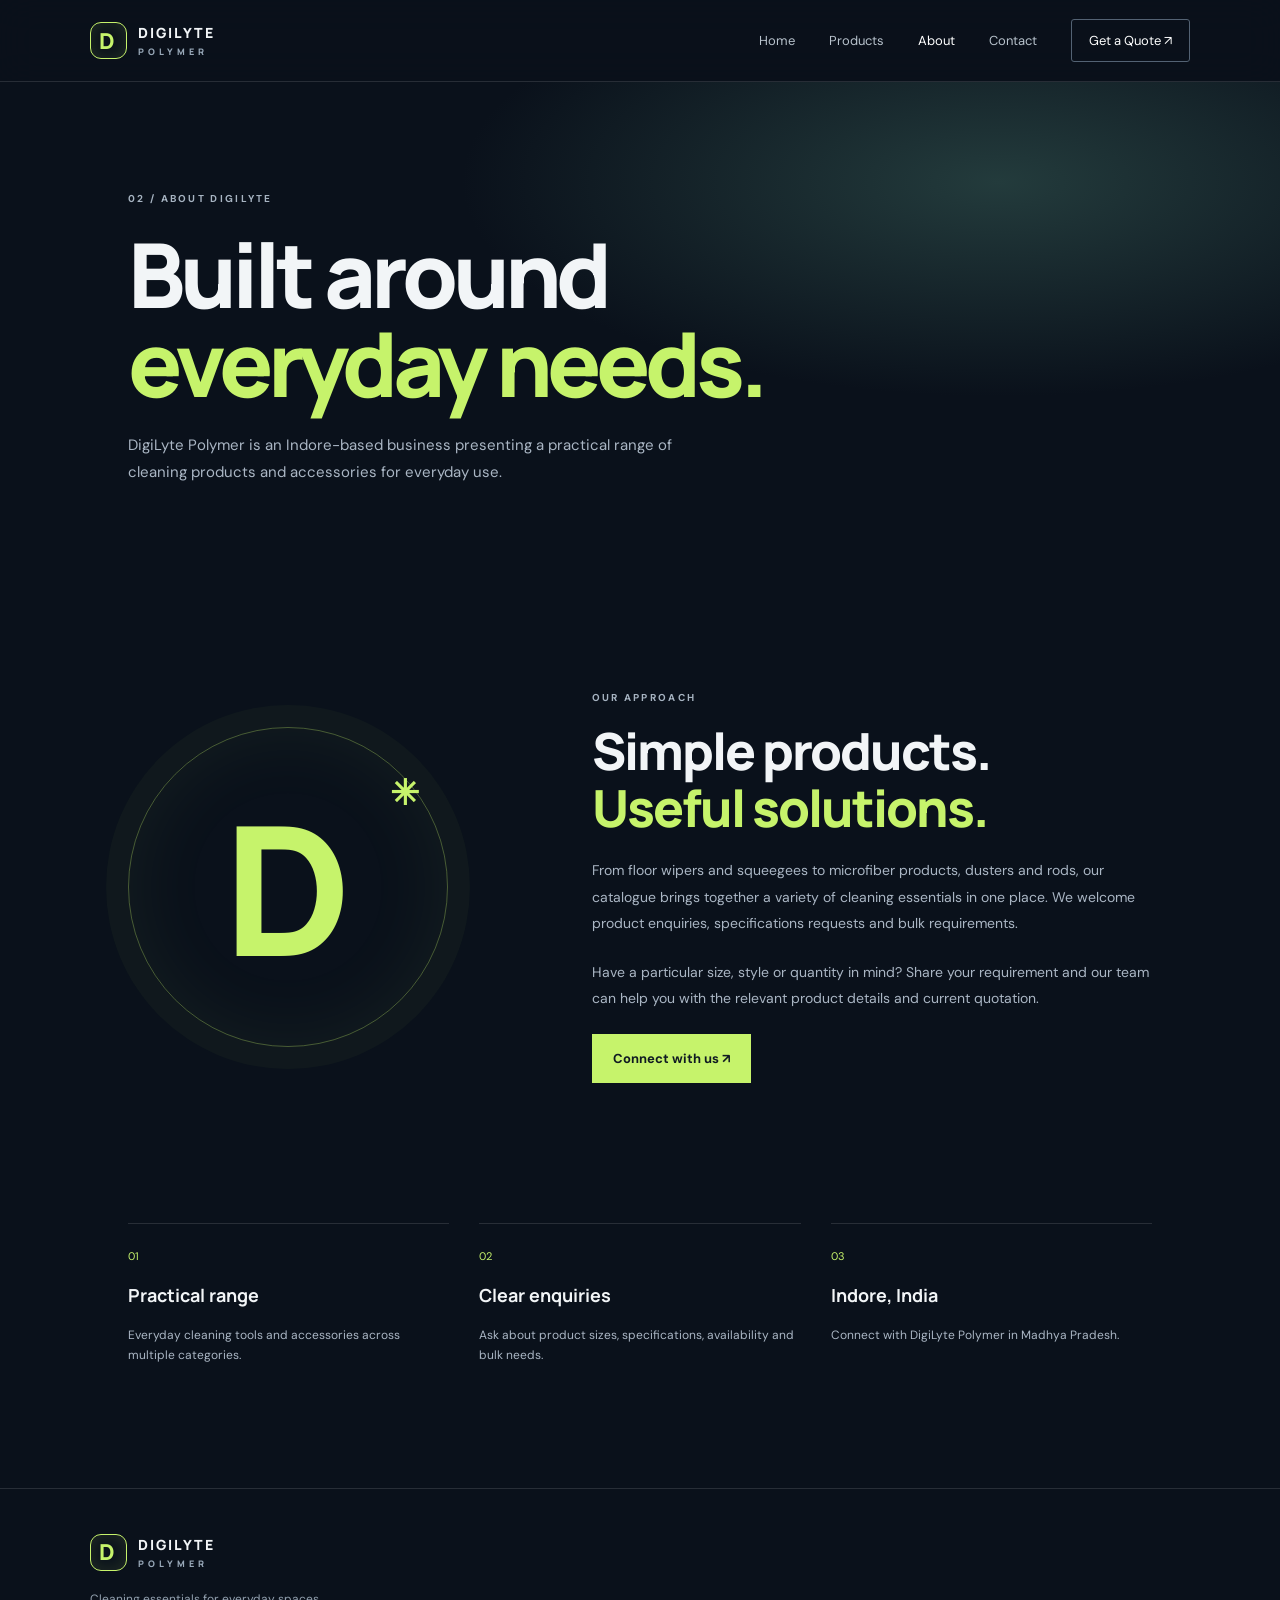
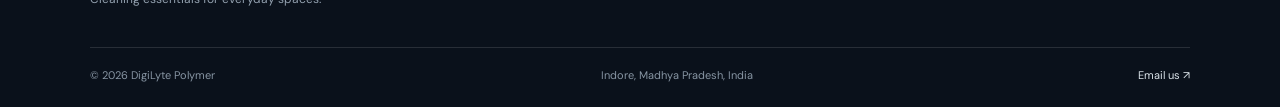
==== about.html @ 9d9de575 "Add files via upload" ====
<!doctype html><html lang="en"><head><meta charset="utf-8"><meta name="viewport" content="width=device-width,initial-scale=1"><title>About | DigiLyte Polymer</title><link rel="stylesheet" href="style.css"></head><body>
<header class="nav"><a class="brand" href="index.html"><span class="brand-mark">D</span><span>DIGILYTE <small>POLYMER</small></span></a><button class="menu-toggle" aria-label="Toggle navigation">☰</button><nav><a href="index.html">Home</a><a href="products.html">Products</a><a class="active" href="about.html">About</a><a href="contact.html">Contact</a><a class="nav-cta" href="contact.html">Get a Quote ↗</a></nav></header>
<main><section class="page-hero"><div class="section-kicker">02 / ABOUT DIGILYTE</div><h1>Built around<br><em>everyday needs.</em></h1><p>DigiLyte Polymer is an Indore-based business presenting a practical range of cleaning products and accessories for everyday use.</p></section>
<section class="section about-layout"><div class="about-stamp">D<span>✳</span></div><div><div class="section-kicker">OUR APPROACH</div><h2>Simple products.<br><em>Useful solutions.</em></h2><p class="body-copy">From floor wipers and squeegees to microfiber products, dusters and rods, our catalogue brings together a variety of cleaning essentials in one place. We welcome product enquiries, specifications requests and bulk requirements.</p><p class="body-copy">Have a particular size, style or quantity in mind? Share your requirement and our team can help you with the relevant product details and current quotation.</p><a class="btn primary" href="contact.html">Connect with us ↗</a></div></section>
<section class="values"><div><span>01</span><h3>Practical range</h3><p>Everyday cleaning tools and accessories across multiple categories.</p></div><div><span>02</span><h3>Clear enquiries</h3><p>Ask about product sizes, specifications, availability and bulk needs.</p></div><div><span>03</span><h3>Indore, India</h3><p>Connect with DigiLyte Polymer in Madhya Pradesh.</p></div></section></main>
<footer><a class="brand" href="index.html"><span class="brand-mark">D</span><span>DIGILYTE <small>POLYMER</small></span></a><p>Cleaning essentials for everyday spaces.</p><div class="footer-bottom"><span>© <span id="year"></span> DigiLyte Polymer</span><span>Indore, Madhya Pradesh, India</span><span><a href="mailto:digilyte.polymer@gmail.com">Email us ↗</a></span></div></footer><script src="script.js"></script></body></html>
---- style.css ----
@import url('https://fonts.googleapis.com/css2?family=DM+Sans:wght@400;500;600;700&family=Manrope:wght@400;500;600;700;800&display=swap');
:root{--bg:#0a111b;--panel:#111d2b;--ink:#f2f5f7;--muted:#a8b3c1;--lime:#c6f36b;--line:rgba(255,255,255,.12);--white:#f5f7f8}
*{box-sizing:border-box}html{scroll-behavior:smooth}body{margin:0;background:var(--bg);color:var(--ink);font-family:'DM Sans',sans-serif}a{color:inherit;text-decoration:none}.nav{height:82px;padding:0 7vw;display:flex;align-items:center;justify-content:space-between;border-bottom:1px solid var(--line);position:sticky;top:0;background:rgba(10,17,27,.9);backdrop-filter:blur(18px);z-index:20}.brand{display:flex;align-items:center;gap:11px;font:800 14px Manrope;letter-spacing:2px}.brand small{display:block;color:#98a8b8;font-size:9px;letter-spacing:4px;margin-top:3px}.brand-mark{width:37px;height:37px;border:1px solid var(--lime);color:var(--lime);display:grid;place-items:center;font-size:22px;border-radius:11px;box-shadow:inset 0 0 18px #c6f36b22}.nav nav{display:flex;align-items:center;gap:34px;font-size:13px;color:#b8c2cc}.nav nav a:hover,.nav nav a.active{color:white}.nav-cta{padding:12px 17px;border:1px solid #536273;border-radius:3px;color:white!important}.menu-toggle{display:none;background:none;border:0;color:white;font-size:24px}
.hero{min-height:690px;padding:90px 10vw 70px;display:grid;grid-template-columns:1fr 1fr;align-items:center;gap:40px;overflow:hidden}.eyebrow,.section-kicker{font-size:10px;letter-spacing:2.3px;color:#a7b4c2;font-weight:700}.eyebrow span{display:inline-block;width:7px;height:7px;border-radius:50%;background:var(--lime);margin-right:9px}.hero h1,.page-hero h1{font:800 clamp(54px,6.7vw,92px)/.99 Manrope;letter-spacing:-5px;margin:26px 0}.hero h1 em,.page-hero h1 em,h2 em{font-style:normal;color:var(--lime)}.lead{font-size:17px;line-height:1.8;color:#aab6c4;max-width:470px}.hero-actions{display:flex;align-items:center;gap:30px;margin-top:34px}.btn{display:inline-flex;align-items:center;gap:30px;padding:16px 21px;font-weight:700;font-size:13px;border:0;cursor:pointer}.btn.primary{background:var(--lime);color:#101a22}.btn.primary:hover{background:#d7ff8b;transform:translateY(-2px)}.btn.light{background:#f4f7f8;color:#101923}.text-link,.under-link{font-size:13px;font-weight:700}.text-link span,.under-link span{color:var(--lime);margin-left:7px}.trust-row{display:flex;gap:45px;margin-top:70px}.trust-row div{display:grid;gap:6px}.trust-row strong{font:700 20px Manrope;color:var(--lime)}.trust-row span{font-size:11px;color:#9aa8b7}.hero-art{height:510px;position:relative;display:grid;place-items:center}.orb{position:absolute;border-radius:50%;filter:blur(2px)}.orb-a{width:390px;height:390px;background:radial-gradient(circle at 30% 25%,#d5ff8c,#80a84b 22%,#233c3d 53%,#0b1723 72%);box-shadow:0 35px 100px #a4d95b22}.orb-b{width:470px;height:470px;border:1px solid #d5edb72b;transform:rotateX(67deg) rotateZ(-24deg)}.glass-card{position:relative;width:min(370px,80%);height:390px;border:1px solid #ffffff30;border-radius:24px;background:linear-gradient(145deg,#ffffff24,#ffffff05);backdrop-filter:blur(20px);box-shadow:0 35px 80px #0008;transform:rotateY(-9deg) rotateX(5deg);padding:24px}.card-top{display:flex;justify-content:space-between;font-size:9px;letter-spacing:1.7px;color:#d8e2e9}.product-visual{height:260px;position:relative;display:grid;place-items:center}.handle{height:215px;width:13px;border-radius:10px;background:linear-gradient(90deg,#5c6871,#f1f3f2 35%,#77838c 70%,#313e48);position:absolute;top:10px;left:50%;transform:translateX(-50%) rotate(8deg);box-shadow:8px 12px 22px #0008}.wiper-head{position:absolute;bottom:29px;left:50%;transform:translateX(-50%) rotate(8deg);width:185px;height:23px;border-radius:8px 8px 14px 14px;background:linear-gradient(#d9e0e3,#697780 45%,#293a42);box-shadow:0 12px 22px #0009}.wiper-head i{display:inline-block;width:5px;height:13px;background:#a9d75f;margin:5px 14px;border-radius:3px}.shadow{position:absolute;bottom:5px;width:210px;height:25px;background:#0008;filter:blur(14px);border-radius:50%}.art-caption{display:grid;gap:7px}.art-caption b{font:700 15px Manrope}.art-caption span{font-size:11px;color:#b8c4ce}.floating-tag{position:absolute;right:0;top:70px;background:#d5f58e;color:#13202a;padding:12px 17px;border-radius:3px;font-size:11px;transform:rotate(5deg);box-shadow:0 12px 25px #0005}.art-index{position:absolute;bottom:25px;right:20px;color:#a7b4c2;font-size:11px;letter-spacing:2px}.art-index span{color:var(--lime)}
.ticker{overflow:hidden;background:var(--lime);color:#17232a;padding:17px 0;font:800 12px Manrope;letter-spacing:2px;white-space:nowrap}.ticker div{word-spacing:15px;text-align:center}.ticker b{margin:0 22px}.section{padding:110px 10vw}.intro{display:grid;grid-template-columns:.8fr 1.1fr 1fr;gap:40px;align-items:start}.section h2,.banner h2,.contact-details h2{font:800 clamp(35px,4vw,54px)/1.1 Manrope;letter-spacing:-2px;margin:18px 0}.intro-copy p,.body-copy{color:#aab6c4;line-height:1.9;font-size:14px}.under-link{display:inline-block;margin-top:15px;border-bottom:1px solid #697987;padding-bottom:10px}.products-preview{padding-top:30px}.section-head{display:flex;align-items:end;justify-content:space-between;margin-bottom:45px}.category-grid{display:grid;grid-template-columns:repeat(4,1fr);gap:15px}.category-card{min-height:290px;padding:23px;background:linear-gradient(145deg,#182637,#101a27);border:1px solid var(--line);position:relative;overflow:hidden;transition:.3s}.category-card:hover{transform:translateY(-7px);border-color:#c6f36b66}.cat-no{font-size:10px;color:#aab6c4;letter-spacing:2px}.category-card h3{font:700 19px Manrope;margin:22px 0 7px}.category-card p{font-size:12px;color:#aab6c4;line-height:1.6;max-width:210px}.card-arrow{position:absolute;right:22px;bottom:20px;color:var(--lime);font-size:22px}.mini-wiper,.mini-squeegee,.mini-cloth,.mini-rod{position:relative;margin:20px auto 12px;width:145px;height:90px}.mini-wiper:before{content:"";position:absolute;width:8px;height:88px;left:69px;top:-8px;border-radius:8px;background:linear-gradient(90deg,#596773,#e1e7e9,#5b6872);transform:rotate(12deg)}.mini-wiper:after{content:"";position:absolute;width:135px;height:13px;left:7px;bottom:6px;border-radius:5px 5px 12px 12px;background:linear-gradient(#e2e7e7,#62717a);transform:rotate(12deg);box-shadow:0 9px 18px #0008}.mini-squeegee:before{content:"";position:absolute;width:8px;height:80px;left:69px;top:-3px;background:linear-gradient(90deg,#596773,#e1e7e9,#5b6872);transform:rotate(-14deg)}.mini-squeegee:after{content:"";position:absolute;width:110px;height:20px;left:17px;bottom:10px;border-radius:5px;background:linear-gradient(#d8e0e1,#84939b);transform:rotate(-14deg)}.mini-cloth{width:90px;height:75px;background:linear-gradient(135deg,#c6f36b,#6c984d);border-radius:8px;transform:rotate(-13deg);box-shadow:12px 14px 25px #0008}.mini-cloth:after{content:"";position:absolute;inset:10px;border:1px solid #efffc077;border-radius:4px}.mini-rod:before{content:"";position:absolute;width:13px;height:100px;left:67px;top:-8px;border-radius:9px;background:linear-gradient(90deg,#56636c,#e4e9e9,#63717a);transform:rotate(23deg);box-shadow:12px 12px 20px #0008}.banner{margin:50px 7vw 100px;padding:65px 7vw;background:linear-gradient(110deg,#bfe96b,#d9f79b);color:#15212a;display:flex;align-items:center;justify-content:space-between;position:relative;overflow:hidden}.banner .section-kicker{color:#43552e}.banner h2{position:relative;z-index:1}.banner-orb{position:absolute;width:300px;height:300px;border:1px solid #43552e33;border-radius:50%;right:20%;top:-150px;box-shadow:0 0 0 35px #43552e0b,0 0 0 70px #43552e0b}
footer{padding:45px 7vw 25px;border-top:1px solid var(--line)}footer>p{color:#93a1af;font-size:12px;margin:20px 0 40px}.footer-bottom{border-top:1px solid var(--line);padding-top:20px;display:flex;justify-content:space-between;gap:15px;color:#8795a3;font-size:11px}.footer-bottom a{color:#dce5eb}
.page-hero{padding:110px 10vw 80px;background:radial-gradient(ellipse at 78% 20%,#233b3c 0%,transparent 38%)}.page-hero h1{font-size:clamp(55px,7vw,90px);margin:25px 0}.page-hero p{max-width:570px;color:#aab6c4;line-height:1.8;font-size:15px}.catalogue{padding-top:35px}.catalogue-note{display:flex;justify-content:space-between;border-bottom:1px solid var(--line);padding-bottom:17px;color:#8f9eac;font-size:10px;letter-spacing:2px}.product-row{display:grid;grid-template-columns:50px 190px 1fr 110px;align-items:center;gap:35px;padding:35px 0;border-bottom:1px solid var(--line);scroll-margin-top:110px}.product-number{font:700 14px Manrope;color:var(--lime)}.product-illustration{height:145px;background:linear-gradient(145deg,#1a2a3a,#101a26);display:grid;place-items:center;border:1px solid var(--line)}.mini-wiper.large,.mini-squeegee.large,.mini-cloth.large,.mini-rod.large{transform:scale(1.05)}.product-info .pill{font-size:9px;letter-spacing:1.5px;color:var(--lime)}.product-info h2{font:700 25px Manrope;margin:10px 0}.product-info p{color:#aab6c4;font-size:13px;line-height:1.7;max-width:540px}.product-tags{font-size:11px;color:#8393a1}.round-link{font-size:11px;color:var(--lime);border:1px solid #c6f36b66;padding:13px 12px;text-align:center}.about-layout{display:grid;grid-template-columns:.8fr 1.2fr;gap:90px;align-items:center}.about-stamp{height:320px;width:320px;border-radius:50%;display:grid;place-items:center;font:800 180px Manrope;color:var(--lime);border:1px solid #c6f36b55;box-shadow:inset 0 0 80px #c6f36b10,0 0 0 22px #c6f36b08;position:relative}.about-stamp span{position:absolute;font-size:35px;right:28px;top:40px}.body-copy{max-width:650px;margin:22px 0}.values{padding:30px 10vw 110px;display:grid;grid-template-columns:repeat(3,1fr);gap:30px}.values>div{border-top:1px solid var(--line);padding-top:20px}.values span{color:var(--lime);font-size:11px}.values h3{font:700 18px Manrope}.values p{font-size:12px;color:#aab6c4;line-height:1.7}.contact-layout{display:grid;grid-template-columns:1fr 1fr;gap:100px;padding-top:30px}.contact-details h2{margin-bottom:45px}.contact-item{border-top:1px solid var(--line);padding:20px 0}.contact-item span{display:block;font-size:9px;letter-spacing:1.7px;color:#8e9eac;margin-bottom:10px}.contact-item a,.contact-item p{font-size:14px;color:#e7edf0;margin:0}.enquiry-form{background:#111d2b;border:1px solid var(--line);padding:32px;display:grid;gap:18px}.enquiry-form label{font-size:11px;color:#aab6c4;display:grid;gap:8px}.enquiry-form input,.enquiry-form textarea{background:#0b1420;border:1px solid #334252;padding:14px;color:white;font:13px 'DM Sans';outline:none;width:100%;resize:vertical}.enquiry-form input:focus,.enquiry-form textarea:focus{border-color:var(--lime)}.form-note{font-size:10px;color:#81909e;line-height:1.6;margin:0}
@media(max-width:850px){.nav{padding:0 6vw}.menu-toggle{display:block}.nav nav{display:none;position:absolute;top:81px;left:0;right:0;background:#0d1723;padding:25px 7vw;flex-direction:column;align-items:stretch;gap:22px;border-bottom:1px solid var(--line)}.nav nav.open{display:flex}.hero{grid-template-columns:1fr;padding:75px 7vw 50px}.hero-art{height:440px}.intro{grid-template-columns:1fr;gap:18px}.section{padding:80px 7vw}.category-grid{grid-template-columns:repeat(2,1fr)}.product-row{grid-template-columns:35px 120px 1fr;gap:18px}.round-link{grid-column:3}.about-layout,.contact-layout{grid-template-columns:1fr;gap:45px}.about-stamp{height:230px;width:230px;font-size:130px;margin:auto}.values{padding:20px 7vw 80px}.banner{margin:30px 4vw 70px;padding:45px 7vw;gap:25px}.footer-bottom{flex-wrap:wrap}}
@media(max-width:540px){.hero h1{font-size:57px;letter-spacing:-3px}.hero-art{height:390px}.glass-card{height:340px}.product-visual{height:220px}.trust-row{gap:22px;margin-top:45px}.category-grid{grid-template-columns:1fr}.category-card{min-height:245px}.section-head{display:block}.section-head .under-link{margin-top:0}.banner{display:block}.banner .btn{margin-top:15px}.page-hero{padding:80px 7vw 55px}.page-hero h1{letter-spacing:-3px}.product-row{grid-template-columns:28px 1fr;gap:12px}.product-illustration{grid-column:2;height:110px}.product-info{grid-column:2}.round-link{grid-column:2;justify-self:start;width:120px}.catalogue-note{font-size:8px}.contact-layout{padding-top:10px}.enquiry-form{padding:22px}.footer-bottom{display:grid;gap:12px}}
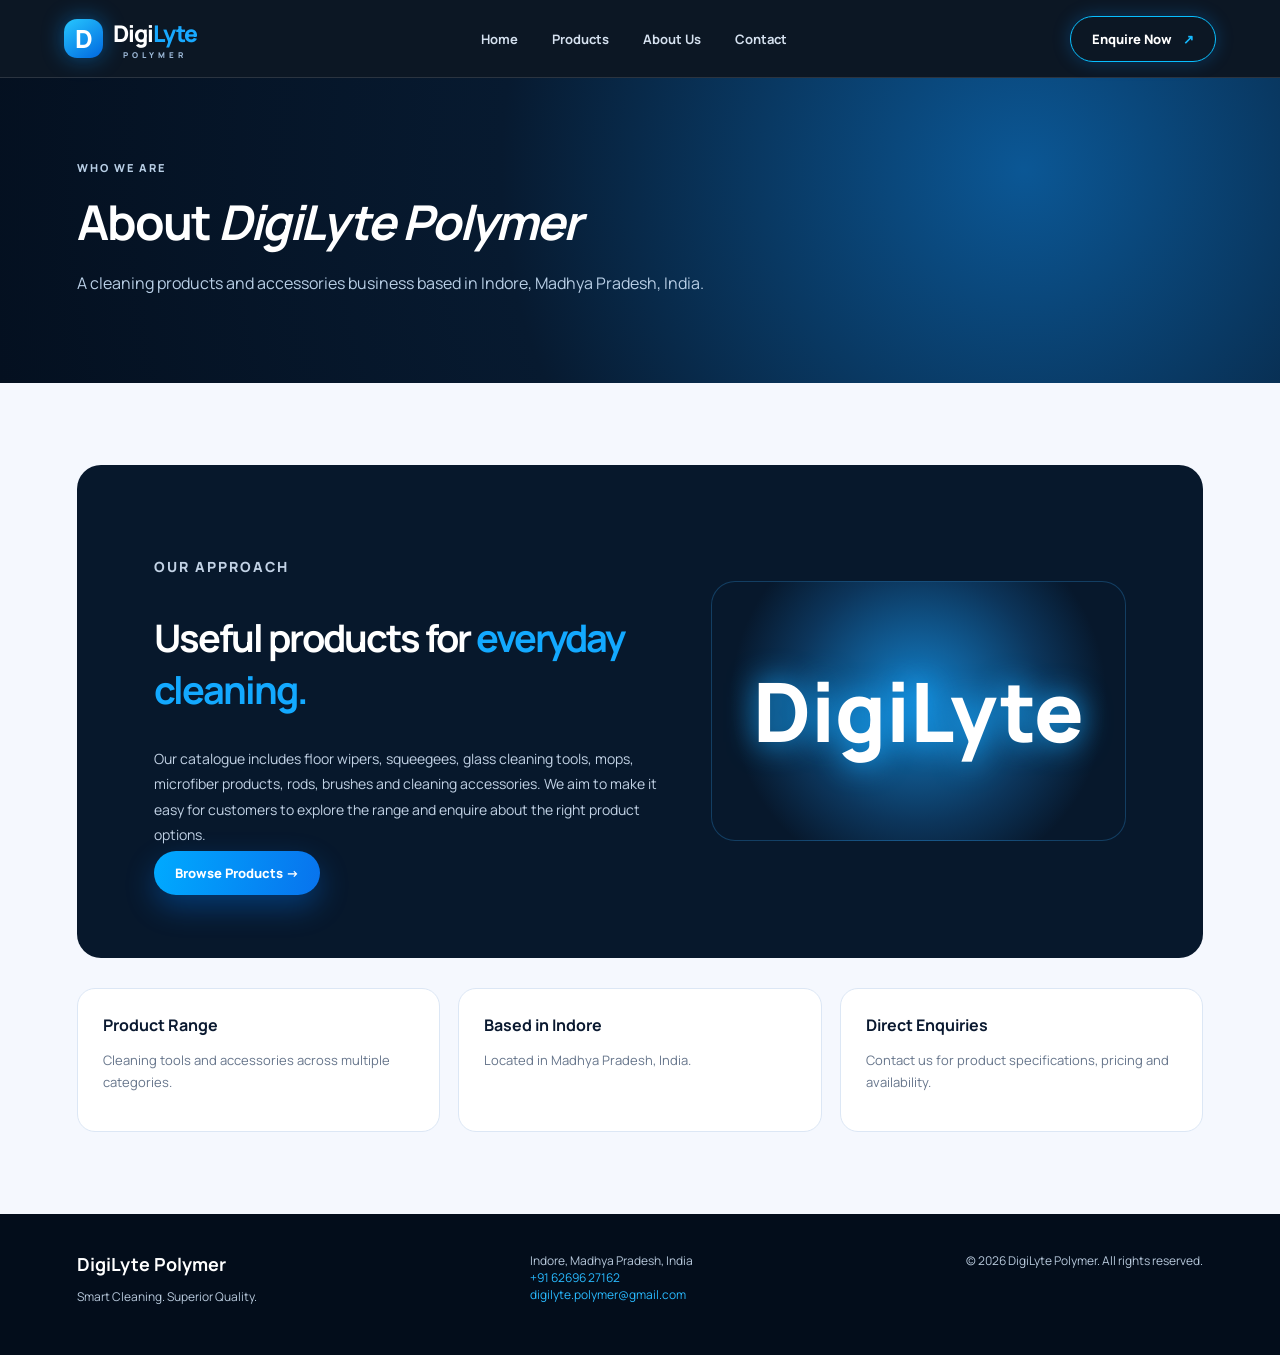
==== commit 8998302f: "Add files via upload" ====
--- a/about.html
+++ b/about.html
@@ -1,6 +1 @@
-<!doctype html><html lang="en"><head><meta charset="utf-8"><meta name="viewport" content="width=device-width,initial-scale=1"><title>About | DigiLyte Polymer</title><link rel="stylesheet" href="style.css"></head><body>
-<header class="nav"><a class="brand" href="index.html"><span class="brand-mark">D</span><span>DIGILYTE <small>POLYMER</small></span></a><button class="menu-toggle" aria-label="Toggle navigation">☰</button><nav><a href="index.html">Home</a><a href="products.html">Products</a><a class="active" href="about.html">About</a><a href="contact.html">Contact</a><a class="nav-cta" href="contact.html">Get a Quote ↗</a></nav></header>
-<main><section class="page-hero"><div class="section-kicker">02 / ABOUT DIGILYTE</div><h1>Built around<br><em>everyday needs.</em></h1><p>DigiLyte Polymer is an Indore-based business presenting a practical range of cleaning products and accessories for everyday use.</p></section>
-<section class="section about-layout"><div class="about-stamp">D<span>✳</span></div><div><div class="section-kicker">OUR APPROACH</div><h2>Simple products.<br><em>Useful solutions.</em></h2><p class="body-copy">From floor wipers and squeegees to microfiber products, dusters and rods, our catalogue brings together a variety of cleaning essentials in one place. We welcome product enquiries, specifications requests and bulk requirements.</p><p class="body-copy">Have a particular size, style or quantity in mind? Share your requirement and our team can help you with the relevant product details and current quotation.</p><a class="btn primary" href="contact.html">Connect with us ↗</a></div></section>
-<section class="values"><div><span>01</span><h3>Practical range</h3><p>Everyday cleaning tools and accessories across multiple categories.</p></div><div><span>02</span><h3>Clear enquiries</h3><p>Ask about product sizes, specifications, availability and bulk needs.</p></div><div><span>03</span><h3>Indore, India</h3><p>Connect with DigiLyte Polymer in Madhya Pradesh.</p></div></section></main>
-<footer><a class="brand" href="index.html"><span class="brand-mark">D</span><span>DIGILYTE <small>POLYMER</small></span></a><p>Cleaning essentials for everyday spaces.</p><div class="footer-bottom"><span>© <span id="year"></span> DigiLyte Polymer</span><span>Indore, Madhya Pradesh, India</span><span><a href="mailto:digilyte.polymer@gmail.com">Email us ↗</a></span></div></footer><script src="script.js"></script></body></html>+<!doctype html><html lang="en"><head><meta charset="utf-8"><meta name="viewport" content="width=device-width,initial-scale=1"><title>About Us | DigiLyte Polymer</title><link rel="preconnect" href="https://fonts.googleapis.com"><link href="https://fonts.googleapis.com/css2?family=Manrope:wght@400;500;600;700;800&display=swap" rel="stylesheet"><link rel="stylesheet" href="style.css"></head><body><header class="site-header"><a class="brand" href="index.html"><span class="brand-mark">D</span><span>Digi<span>Lyte</span><small>POLYMER</small></span></a><button class="menu-toggle" aria-label="Open menu">☰</button><nav class="nav"><a href="index.html">Home</a><a href="products.html">Products</a><a href="about.html">About Us</a><a href="contact.html">Contact</a></nav><a class="header-cta" href="contact.html">Enquire Now <b>↗</b></a></header><main><section class="page-intro"><p class="eyebrow">WHO WE ARE</p><h1>About <em>DigiLyte Polymer</em></h1><p>A cleaning products and accessories business based in Indore, Madhya Pradesh, India.</p></section><section class="section"><div class="about-strip" style="border-radius:24px"><div><p class="eyebrow">OUR APPROACH</p><h2>Useful products for <em>everyday cleaning.</em></h2><p>Our catalogue includes floor wipers, squeegees, glass cleaning tools, mops, microfiber products, rods, brushes and cleaning accessories. We aim to make it easy for customers to explore the range and enquire about the right product options.</p><a class="btn btn-primary" href="products.html">Browse Products →</a></div><div class="about-art"><span>DigiLyte</span></div></div><div class="info-grid"><div class="info-card"><b>Product Range</b><p>Cleaning tools and accessories across multiple categories.</p></div><div class="info-card"><b>Based in Indore</b><p>Located in Madhya Pradesh, India.</p></div><div class="info-card"><b>Direct Enquiries</b><p>Contact us for product specifications, pricing and availability.</p></div></div></section></main><footer class="footer"><div><strong>DigiLyte Polymer</strong><p>Smart Cleaning. Superior Quality.</p></div><div>Indore, Madhya Pradesh, India<br><a href="tel:+916269627162">+91 62696 27162</a><br><a href="mailto:digilyte.polymer@gmail.com">digilyte.polymer@gmail.com</a></div><div>© 2026 DigiLyte Polymer. All rights reserved.</div></footer><script src="script.js"></script></body></html>
--- a/style.css
+++ b/style.css
@@ -1,9 +1,5 @@
-@import url('https://fonts.googleapis.com/css2?family=DM+Sans:wght@400;500;600;700&family=Manrope:wght@400;500;600;700;800&display=swap');
-:root{--bg:#0a111b;--panel:#111d2b;--ink:#f2f5f7;--muted:#a8b3c1;--lime:#c6f36b;--line:rgba(255,255,255,.12);--white:#f5f7f8}
-*{box-sizing:border-box}html{scroll-behavior:smooth}body{margin:0;background:var(--bg);color:var(--ink);font-family:'DM Sans',sans-serif}a{color:inherit;text-decoration:none}.nav{height:82px;padding:0 7vw;display:flex;align-items:center;justify-content:space-between;border-bottom:1px solid var(--line);position:sticky;top:0;background:rgba(10,17,27,.9);backdrop-filter:blur(18px);z-index:20}.brand{display:flex;align-items:center;gap:11px;font:800 14px Manrope;letter-spacing:2px}.brand small{display:block;color:#98a8b8;font-size:9px;letter-spacing:4px;margin-top:3px}.brand-mark{width:37px;height:37px;border:1px solid var(--lime);color:var(--lime);display:grid;place-items:center;font-size:22px;border-radius:11px;box-shadow:inset 0 0 18px #c6f36b22}.nav nav{display:flex;align-items:center;gap:34px;font-size:13px;color:#b8c2cc}.nav nav a:hover,.nav nav a.active{color:white}.nav-cta{padding:12px 17px;border:1px solid #536273;border-radius:3px;color:white!important}.menu-toggle{display:none;background:none;border:0;color:white;font-size:24px}
-.hero{min-height:690px;padding:90px 10vw 70px;display:grid;grid-template-columns:1fr 1fr;align-items:center;gap:40px;overflow:hidden}.eyebrow,.section-kicker{font-size:10px;letter-spacing:2.3px;color:#a7b4c2;font-weight:700}.eyebrow span{display:inline-block;width:7px;height:7px;border-radius:50%;background:var(--lime);margin-right:9px}.hero h1,.page-hero h1{font:800 clamp(54px,6.7vw,92px)/.99 Manrope;letter-spacing:-5px;margin:26px 0}.hero h1 em,.page-hero h1 em,h2 em{font-style:normal;color:var(--lime)}.lead{font-size:17px;line-height:1.8;color:#aab6c4;max-width:470px}.hero-actions{display:flex;align-items:center;gap:30px;margin-top:34px}.btn{display:inline-flex;align-items:center;gap:30px;padding:16px 21px;font-weight:700;font-size:13px;border:0;cursor:pointer}.btn.primary{background:var(--lime);color:#101a22}.btn.primary:hover{background:#d7ff8b;transform:translateY(-2px)}.btn.light{background:#f4f7f8;color:#101923}.text-link,.under-link{font-size:13px;font-weight:700}.text-link span,.under-link span{color:var(--lime);margin-left:7px}.trust-row{display:flex;gap:45px;margin-top:70px}.trust-row div{display:grid;gap:6px}.trust-row strong{font:700 20px Manrope;color:var(--lime)}.trust-row span{font-size:11px;color:#9aa8b7}.hero-art{height:510px;position:relative;display:grid;place-items:center}.orb{position:absolute;border-radius:50%;filter:blur(2px)}.orb-a{width:390px;height:390px;background:radial-gradient(circle at 30% 25%,#d5ff8c,#80a84b 22%,#233c3d 53%,#0b1723 72%);box-shadow:0 35px 100px #a4d95b22}.orb-b{width:470px;height:470px;border:1px solid #d5edb72b;transform:rotateX(67deg) rotateZ(-24deg)}.glass-card{position:relative;width:min(370px,80%);height:390px;border:1px solid #ffffff30;border-radius:24px;background:linear-gradient(145deg,#ffffff24,#ffffff05);backdrop-filter:blur(20px);box-shadow:0 35px 80px #0008;transform:rotateY(-9deg) rotateX(5deg);padding:24px}.card-top{display:flex;justify-content:space-between;font-size:9px;letter-spacing:1.7px;color:#d8e2e9}.product-visual{height:260px;position:relative;display:grid;place-items:center}.handle{height:215px;width:13px;border-radius:10px;background:linear-gradient(90deg,#5c6871,#f1f3f2 35%,#77838c 70%,#313e48);position:absolute;top:10px;left:50%;transform:translateX(-50%) rotate(8deg);box-shadow:8px 12px 22px #0008}.wiper-head{position:absolute;bottom:29px;left:50%;transform:translateX(-50%) rotate(8deg);width:185px;height:23px;border-radius:8px 8px 14px 14px;background:linear-gradient(#d9e0e3,#697780 45%,#293a42);box-shadow:0 12px 22px #0009}.wiper-head i{display:inline-block;width:5px;height:13px;background:#a9d75f;margin:5px 14px;border-radius:3px}.shadow{position:absolute;bottom:5px;width:210px;height:25px;background:#0008;filter:blur(14px);border-radius:50%}.art-caption{display:grid;gap:7px}.art-caption b{font:700 15px Manrope}.art-caption span{font-size:11px;color:#b8c4ce}.floating-tag{position:absolute;right:0;top:70px;background:#d5f58e;color:#13202a;padding:12px 17px;border-radius:3px;font-size:11px;transform:rotate(5deg);box-shadow:0 12px 25px #0005}.art-index{position:absolute;bottom:25px;right:20px;color:#a7b4c2;font-size:11px;letter-spacing:2px}.art-index span{color:var(--lime)}
-.ticker{overflow:hidden;background:var(--lime);color:#17232a;padding:17px 0;font:800 12px Manrope;letter-spacing:2px;white-space:nowrap}.ticker div{word-spacing:15px;text-align:center}.ticker b{margin:0 22px}.section{padding:110px 10vw}.intro{display:grid;grid-template-columns:.8fr 1.1fr 1fr;gap:40px;align-items:start}.section h2,.banner h2,.contact-details h2{font:800 clamp(35px,4vw,54px)/1.1 Manrope;letter-spacing:-2px;margin:18px 0}.intro-copy p,.body-copy{color:#aab6c4;line-height:1.9;font-size:14px}.under-link{display:inline-block;margin-top:15px;border-bottom:1px solid #697987;padding-bottom:10px}.products-preview{padding-top:30px}.section-head{display:flex;align-items:end;justify-content:space-between;margin-bottom:45px}.category-grid{display:grid;grid-template-columns:repeat(4,1fr);gap:15px}.category-card{min-height:290px;padding:23px;background:linear-gradient(145deg,#182637,#101a27);border:1px solid var(--line);position:relative;overflow:hidden;transition:.3s}.category-card:hover{transform:translateY(-7px);border-color:#c6f36b66}.cat-no{font-size:10px;color:#aab6c4;letter-spacing:2px}.category-card h3{font:700 19px Manrope;margin:22px 0 7px}.category-card p{font-size:12px;color:#aab6c4;line-height:1.6;max-width:210px}.card-arrow{position:absolute;right:22px;bottom:20px;color:var(--lime);font-size:22px}.mini-wiper,.mini-squeegee,.mini-cloth,.mini-rod{position:relative;margin:20px auto 12px;width:145px;height:90px}.mini-wiper:before{content:"";position:absolute;width:8px;height:88px;left:69px;top:-8px;border-radius:8px;background:linear-gradient(90deg,#596773,#e1e7e9,#5b6872);transform:rotate(12deg)}.mini-wiper:after{content:"";position:absolute;width:135px;height:13px;left:7px;bottom:6px;border-radius:5px 5px 12px 12px;background:linear-gradient(#e2e7e7,#62717a);transform:rotate(12deg);box-shadow:0 9px 18px #0008}.mini-squeegee:before{content:"";position:absolute;width:8px;height:80px;left:69px;top:-3px;background:linear-gradient(90deg,#596773,#e1e7e9,#5b6872);transform:rotate(-14deg)}.mini-squeegee:after{content:"";position:absolute;width:110px;height:20px;left:17px;bottom:10px;border-radius:5px;background:linear-gradient(#d8e0e1,#84939b);transform:rotate(-14deg)}.mini-cloth{width:90px;height:75px;background:linear-gradient(135deg,#c6f36b,#6c984d);border-radius:8px;transform:rotate(-13deg);box-shadow:12px 14px 25px #0008}.mini-cloth:after{content:"";position:absolute;inset:10px;border:1px solid #efffc077;border-radius:4px}.mini-rod:before{content:"";position:absolute;width:13px;height:100px;left:67px;top:-8px;border-radius:9px;background:linear-gradient(90deg,#56636c,#e4e9e9,#63717a);transform:rotate(23deg);box-shadow:12px 12px 20px #0008}.banner{margin:50px 7vw 100px;padding:65px 7vw;background:linear-gradient(110deg,#bfe96b,#d9f79b);color:#15212a;display:flex;align-items:center;justify-content:space-between;position:relative;overflow:hidden}.banner .section-kicker{color:#43552e}.banner h2{position:relative;z-index:1}.banner-orb{position:absolute;width:300px;height:300px;border:1px solid #43552e33;border-radius:50%;right:20%;top:-150px;box-shadow:0 0 0 35px #43552e0b,0 0 0 70px #43552e0b}
-footer{padding:45px 7vw 25px;border-top:1px solid var(--line)}footer>p{color:#93a1af;font-size:12px;margin:20px 0 40px}.footer-bottom{border-top:1px solid var(--line);padding-top:20px;display:flex;justify-content:space-between;gap:15px;color:#8795a3;font-size:11px}.footer-bottom a{color:#dce5eb}
-.page-hero{padding:110px 10vw 80px;background:radial-gradient(ellipse at 78% 20%,#233b3c 0%,transparent 38%)}.page-hero h1{font-size:clamp(55px,7vw,90px);margin:25px 0}.page-hero p{max-width:570px;color:#aab6c4;line-height:1.8;font-size:15px}.catalogue{padding-top:35px}.catalogue-note{display:flex;justify-content:space-between;border-bottom:1px solid var(--line);padding-bottom:17px;color:#8f9eac;font-size:10px;letter-spacing:2px}.product-row{display:grid;grid-template-columns:50px 190px 1fr 110px;align-items:center;gap:35px;padding:35px 0;border-bottom:1px solid var(--line);scroll-margin-top:110px}.product-number{font:700 14px Manrope;color:var(--lime)}.product-illustration{height:145px;background:linear-gradient(145deg,#1a2a3a,#101a26);display:grid;place-items:center;border:1px solid var(--line)}.mini-wiper.large,.mini-squeegee.large,.mini-cloth.large,.mini-rod.large{transform:scale(1.05)}.product-info .pill{font-size:9px;letter-spacing:1.5px;color:var(--lime)}.product-info h2{font:700 25px Manrope;margin:10px 0}.product-info p{color:#aab6c4;font-size:13px;line-height:1.7;max-width:540px}.product-tags{font-size:11px;color:#8393a1}.round-link{font-size:11px;color:var(--lime);border:1px solid #c6f36b66;padding:13px 12px;text-align:center}.about-layout{display:grid;grid-template-columns:.8fr 1.2fr;gap:90px;align-items:center}.about-stamp{height:320px;width:320px;border-radius:50%;display:grid;place-items:center;font:800 180px Manrope;color:var(--lime);border:1px solid #c6f36b55;box-shadow:inset 0 0 80px #c6f36b10,0 0 0 22px #c6f36b08;position:relative}.about-stamp span{position:absolute;font-size:35px;right:28px;top:40px}.body-copy{max-width:650px;margin:22px 0}.values{padding:30px 10vw 110px;display:grid;grid-template-columns:repeat(3,1fr);gap:30px}.values>div{border-top:1px solid var(--line);padding-top:20px}.values span{color:var(--lime);font-size:11px}.values h3{font:700 18px Manrope}.values p{font-size:12px;color:#aab6c4;line-height:1.7}.contact-layout{display:grid;grid-template-columns:1fr 1fr;gap:100px;padding-top:30px}.contact-details h2{margin-bottom:45px}.contact-item{border-top:1px solid var(--line);padding:20px 0}.contact-item span{display:block;font-size:9px;letter-spacing:1.7px;color:#8e9eac;margin-bottom:10px}.contact-item a,.contact-item p{font-size:14px;color:#e7edf0;margin:0}.enquiry-form{background:#111d2b;border:1px solid var(--line);padding:32px;display:grid;gap:18px}.enquiry-form label{font-size:11px;color:#aab6c4;display:grid;gap:8px}.enquiry-form input,.enquiry-form textarea{background:#0b1420;border:1px solid #334252;padding:14px;color:white;font:13px 'DM Sans';outline:none;width:100%;resize:vertical}.enquiry-form input:focus,.enquiry-form textarea:focus{border-color:var(--lime)}.form-note{font-size:10px;color:#81909e;line-height:1.6;margin:0}
-@media(max-width:850px){.nav{padding:0 6vw}.menu-toggle{display:block}.nav nav{display:none;position:absolute;top:81px;left:0;right:0;background:#0d1723;padding:25px 7vw;flex-direction:column;align-items:stretch;gap:22px;border-bottom:1px solid var(--line)}.nav nav.open{display:flex}.hero{grid-template-columns:1fr;padding:75px 7vw 50px}.hero-art{height:440px}.intro{grid-template-columns:1fr;gap:18px}.section{padding:80px 7vw}.category-grid{grid-template-columns:repeat(2,1fr)}.product-row{grid-template-columns:35px 120px 1fr;gap:18px}.round-link{grid-column:3}.about-layout,.contact-layout{grid-template-columns:1fr;gap:45px}.about-stamp{height:230px;width:230px;font-size:130px;margin:auto}.values{padding:20px 7vw 80px}.banner{margin:30px 4vw 70px;padding:45px 7vw;gap:25px}.footer-bottom{flex-wrap:wrap}}
-@media(max-width:540px){.hero h1{font-size:57px;letter-spacing:-3px}.hero-art{height:390px}.glass-card{height:340px}.product-visual{height:220px}.trust-row{gap:22px;margin-top:45px}.category-grid{grid-template-columns:1fr}.category-card{min-height:245px}.section-head{display:block}.section-head .under-link{margin-top:0}.banner{display:block}.banner .btn{margin-top:15px}.page-hero{padding:80px 7vw 55px}.page-hero h1{letter-spacing:-3px}.product-row{grid-template-columns:28px 1fr;gap:12px}.product-illustration{grid-column:2;height:110px}.product-info{grid-column:2}.round-link{grid-column:2;justify-self:start;width:120px}.catalogue-note{font-size:8px}.contact-layout{padding-top:10px}.enquiry-form{padding:22px}.footer-bottom{display:grid;gap:12px}}
+
+:root{--navy:#061426;--navy2:#0a2340;--blue:#078df2;--cyan:#19c6ff;--ink:#0a1930;--muted:#66758b;--pale:#eef5ff;--line:#dce7f5;--white:#fff}
+*{box-sizing:border-box}html{scroll-behavior:smooth}body{margin:0;font-family:Manrope,Arial,sans-serif;color:var(--ink);background:#f5f8fe}a{text-decoration:none;color:inherit}.site-header{height:78px;padding:0 max(5vw,24px);display:flex;align-items:center;justify-content:space-between;background:rgba(3,14,28,.96);color:#fff;position:sticky;top:0;z-index:10;border-bottom:1px solid #ffffff20;backdrop-filter:blur(16px)}.brand{display:flex;align-items:center;gap:10px;font-weight:800;font-size:23px;letter-spacing:-1px}.brand>span:last-child>span{color:#18a9ff}.brand small{display:block;font-size:8px;letter-spacing:4px;text-align:center;color:#9cb8d7}.brand-mark{width:39px;height:39px;border-radius:13px;background:linear-gradient(145deg,#27c7ff,#0067df);display:grid;place-items:center;font-size:25px;box-shadow:0 0 22px #078df277}.nav{display:flex;gap:34px;font-size:13px;font-weight:700;color:#d5e1ef}.nav a:hover,.nav a.active{color:#29baff}.header-cta,.btn,.outline-btn{border-radius:30px;padding:13px 21px;font-size:13px;font-weight:800}.header-cta{border:1px solid #08bfff;color:#fff;box-shadow:0 0 18px #008bff44}.header-cta b{color:#16baff;margin-left:8px}.menu-toggle{display:none;background:none;color:#fff;border:0;font-size:24px}.hero{min-height:600px;background:radial-gradient(ellipse at 77% 45%,#0759a4 0,#0b2c50 25%,transparent 56%),linear-gradient(115deg,#030d1b,#071a30 65%,#061426);color:white;position:relative;overflow:hidden;padding:82px max(7vw,26px) 0}.hero:after{content:"";position:absolute;inset:auto -10% -190px 35%;height:300px;background:#168fff44;filter:blur(80px);border-radius:50%}.hero-copy{max-width:580px;position:relative;z-index:2}.eyebrow{font-size:11px;letter-spacing:2px;font-weight:800;color:#b6d5f4}.eyebrow i{display:inline-block;width:26px;height:2px;background:#19baff;vertical-align:middle;margin-right:10px}.eyebrow.blue{color:#087dd8}.hero h1{font-size:clamp(42px,6vw,76px);line-height:1.08;letter-spacing:-4px;margin:20px 0}.hero h1 em,h2 em{font-style:normal;color:#13a9ff}.hero-lead{font-size:17px;line-height:1.8;color:#c4d4e8;max-width:490px}.actions{display:flex;gap:24px;align-items:center;margin-top:30px}.btn-primary{background:linear-gradient(100deg,#00aaff,#0873ed);color:white;box-shadow:0 12px 30px #007dff55}.btn b{margin-left:12px}.text-link{font-size:13px;font-weight:800}.play{display:inline-grid;place-items:center;width:37px;height:37px;border:1px solid #20b9ff;border-radius:50%;margin-right:8px;color:#21baff;font-size:11px}.hero-note{font-size:11px;color:#a8bfd8;margin-top:54px}.pulse{display:inline-block;width:7px;height:7px;background:#21d6ad;border-radius:50%;margin-right:8px;box-shadow:0 0 12px #21d6ad}.hero-art{position:absolute;right:5%;top:75px;width:48%;height:430px;z-index:1}.orbit{position:absolute;border:1px solid #39baff55;border-radius:50%;transform:rotate(-18deg)}.orbit-one{width:470px;height:260px;top:85px;left:8%}.orbit-two{width:550px;height:310px;top:55px;left:0;border-color:#8bdfff22}.floor-shadow{position:absolute;bottom:53px;left:4%;width:90%;height:60px;background:#16aaff55;filter:blur(25px);border-radius:50%}.bucket{position:absolute;bottom:76px;left:35%;width:180px;height:205px;background:linear-gradient(100deg,#0054c6,#168eff 45%,#0047a7);clip-path:polygon(4% 0,96% 0,83% 100%,17% 100%);border-radius:10px 10px 35px 35px;box-shadow:inset -22px 0 30px #001d58}.bucket:before{content:"";position:absolute;top:0;left:0;width:100%;height:23px;background:linear-gradient(#50c5ff,#0064ce);border-radius:50%}.bucket strong{position:absolute;top:88px;left:0;width:100%;text-align:center;color:#fff;font-size:19px}.bucket small{position:absolute;top:112px;left:0;width:100%;text-align:center;color:#bce9ff;font-size:7px;letter-spacing:3px}.bucket-handle{position:absolute;top:-25px;left:17px;width:145px;height:70px;border:8px solid #9ddcff;border-bottom:0;border-radius:80px 80px 0 0}.bucket-rim{position:absolute;top:0;width:100%;height:17px;background:#37b8ff;border-radius:50%}.mop-stick{position:absolute;bottom:195px;left:68%;height:300px;width:9px;background:linear-gradient(90deg,#a7c6d9,#fff,#7c9aaf);transform:rotate(17deg);border-radius:10px}.mop-head{position:absolute;bottom:68px;left:64%;width:105px;height:35px;background:repeating-linear-gradient(90deg,#fff 0 5px,#dcecff 6px 9px);border-radius:45% 45% 65% 65%;filter:drop-shadow(0 8px 5px #001a44)}.squeegee-stick{position:absolute;bottom:185px;left:83%;height:290px;width:8px;background:linear-gradient(90deg,#9bb3c8,#fff,#7a93a9);transform:rotate(-10deg);border-radius:8px}.squeegee-head{position:absolute;bottom:173px;left:74%;height:13px;width:150px;background:linear-gradient(#e8f5ff,#738da6);border-radius:8px;transform:rotate(4deg);box-shadow:0 7px 0 #008cff}.spark{position:absolute;color:#a6e7ff;font-size:28px;text-shadow:0 0 20px #13aaff}.s1{top:55px;right:14%}.s2{top:180px;left:10%;font-size:42px}.hero-stats{position:relative;z-index:3;display:flex;gap:55px;border-top:1px solid #ffffff26;margin-top:40px;padding:23px 0}.hero-stats div{display:flex;align-items:center;gap:13px}.hero-stats b{font-size:25px;color:#20b5ff}.hero-stats span{font-size:11px;line-height:1.5;color:#c0d3e8}.section{padding:82px max(6vw,24px)}.products-preview{background:linear-gradient(180deg,#f5f8fe,#eaf2ff)}.section-heading{display:flex;align-items:end;justify-content:space-between;margin-bottom:32px}.section-heading h2,.page-intro h1{font-size:clamp(30px,4vw,48px);letter-spacing:-2px;margin:10px 0}.muted{color:var(--muted);font-size:14px}.outline-btn{border:1px solid #168ff0;color:#0678d6;background:#fff}.product-grid{display:grid;grid-template-columns:repeat(4,1fr);gap:18px}.product-card{position:relative;background:#fff;border:1px solid #dce7f5;border-radius:20px;padding:16px;box-shadow:0 10px 28px #163e6b0b;transition:.25s}.product-card:hover{transform:translateY(-6px);box-shadow:0 18px 35px #1c5b9820}.product-card h3{font-size:16px;margin:14px 0 5px}.product-card p{font-size:11px;color:var(--muted);margin:0}.card-arrow{position:absolute;right:17px;bottom:18px;color:#078df2}.product-visual{height:145px;border-radius:14px;background:radial-gradient(circle at 50% 40%,#fff,#e3efff);position:relative;overflow:hidden}.tool-handle{position:absolute;width:8px;height:112px;background:linear-gradient(90deg,#829db5,#fff,#829db5);left:50%;top:4px;transform:rotate(18deg);border-radius:8px}.tool-head{position:absolute;left:23%;bottom:35px;width:58%;height:14px;border-radius:8px;background:linear-gradient(#40bdff,#006ad5);transform:rotate(-3deg);box-shadow:0 8px 12px #0068bf35}.tool-head.dark{background:linear-gradient(#343f4c,#090f19)}.visual-squeegee .tool-handle{transform:rotate(-18deg)}.mop-pole{position:absolute;left:51%;top:0;height:85px;width:7px;background:#94a9bf;transform:rotate(12deg)}.mop-yarn{position:absolute;bottom:20px;left:39%;width:25%;height:55px;background:repeating-linear-gradient(90deg,#fff 0 5px,#c9d8e8 6px 8px);border-radius:50%}.cloth{position:absolute;width:115px;height:42px;border-radius:7px;background:linear-gradient(135deg,#64c8ff,#087bdc);box-shadow:0 7px 12px #2469a533;left:26%;transform:skewY(-7deg)}.c1{bottom:28px}.c2{bottom:49px;left:30%;background:linear-gradient(135deg,#8bd9ff,#248fe5)}.c3{bottom:70px;left:24%;background:linear-gradient(135deg,#b2e8ff,#3ba6f1)}.visual-glass .tool-head{bottom:47px;width:68%;left:16%;height:10px}.visual-glass .tool-handle{height:60px;top:35px;transform:rotate(-20deg)}.rod{position:absolute;height:120px;width:10px;border-radius:8px;background:linear-gradient(90deg,#8198ad,#fff,#71899f);transform:rotate(20deg);top:5px}.rod.r1{left:40%}.rod.r2{left:50%;transform:rotate(20deg);background:linear-gradient(90deg,#0878dc,#fff,#0878dc)}.rod.r3{left:60%}.brush{position:absolute;left:34%;bottom:32px;width:90px;height:30px;border-radius:7px;background:#087cde}.brush:before{content:"";position:absolute;left:35px;bottom:22px;width:8px;height:85px;background:#a7bacd;transform:rotate(10deg)}.feature-band{background:#06172b;color:#fff;padding:36px max(6vw,24px);display:grid;grid-template-columns:repeat(4,1fr);gap:20px}.feature-band div{border-right:1px solid #ffffff25;padding:0 18px}.feature-band div:last-child{border:0}.feature-band b{display:block;color:#26baff;font-size:14px;margin-bottom:6px}.feature-band span{font-size:11px;color:#b7c8da}.about-strip{padding:75px max(6vw,24px);display:grid;grid-template-columns:1.1fr .9fr;gap:50px;align-items:center;background:#07182c;color:#fff}.about-strip h2{font-size:38px;letter-spacing:-2px}.about-strip p{color:#c2d2e5;line-height:1.8;font-size:14px}.about-art{min-height:260px;border-radius:24px;background:radial-gradient(circle at 50% 45%,#147fc8,#0c355b 50%,#07182c 75%);display:grid;place-items:center;border:1px solid #2a8bce55}.about-art span{font-size:82px;font-weight:800;color:#fff;text-shadow:0 0 30px #19aaff}.footer{background:#030d1b;color:#b8c9dc;padding:38px max(6vw,24px);display:flex;justify-content:space-between;gap:30px;flex-wrap:wrap;font-size:12px}.footer strong{color:#fff;font-size:18px}.footer a{color:#29baff}.page-intro{padding:70px max(6vw,24px);background:radial-gradient(circle at 80% 30%,#0b5795,#071a30 50%,#041020);color:#fff}.page-intro p{color:#b8cee5;max-width:650px;line-height:1.7}.catalog{padding-top:55px}.category-title{font-size:22px;margin:38px 0 18px}.catalog .product-grid{grid-template-columns:repeat(3,1fr)}.catalog .product-card{min-height:235px}.catalog .product-visual{height:135px}.tag{display:inline-block;margin-top:12px;font-size:10px;font-weight:800;color:#087bdc;background:#e8f4ff;padding:6px 10px;border-radius:20px}.info-grid{display:grid;grid-template-columns:repeat(3,1fr);gap:18px;margin-top:30px}.info-card{background:white;border:1px solid var(--line);border-radius:18px;padding:25px}.info-card b{font-size:16px}.info-card p{font-size:13px;color:var(--muted);line-height:1.7}.contact-layout{display:grid;grid-template-columns:1fr 1fr;gap:25px}.contact-card{background:white;border:1px solid var(--line);padding:28px;border-radius:20px}.contact-card p{color:var(--muted);font-size:14px;line-height:1.7}.contact-line{padding:13px 0;border-bottom:1px solid var(--line);font-size:14px}.contact-line b{display:block;font-size:11px;color:#718096;margin-bottom:5px}.whatsapp{display:inline-block;background:#12b981;color:#fff;padding:13px 19px;border-radius:30px;font-size:13px;font-weight:800;margin-top:18px}.small-note{font-size:11px;color:#718096;margin-top:18px}
+@media(max-width:850px){.nav{gap:16px}.hero-art{right:-8%;opacity:.65;width:55%}.hero-copy{max-width:520px}.product-grid{grid-template-columns:repeat(2,1fr)}.catalog .product-grid{grid-template-columns:repeat(2,1fr)}.feature-band{grid-template-columns:repeat(2,1fr)}.about-strip{grid-template-columns:1fr}.hero-stats{gap:18px}}
+@media(max-width:620px){.site-header{height:66px}.menu-toggle{display:block;margin-left:auto;margin-right:15px}.nav{display:none;position:absolute;top:66px;left:0;right:0;background:#061426;padding:20px 25px;flex-direction:column;gap:20px}.nav.open{display:flex}.header-cta{padding:10px 13px;font-size:11px}.brand{font-size:19px}.brand-mark{width:34px;height:34px}.hero{padding-top:65px;min-height:650px}.hero-art{top:270px;right:-24%;width:90%;opacity:.45;transform:scale(.85)}.hero h1{font-size:46px;letter-spacing:-2px}.hero-lead{font-size:14px;max-width:370px}.hero-note{margin-top:35px}.hero-stats{margin-top:42px;gap:10px;justify-content:space-between}.hero-stats b{font-size:19px}.hero-stats span{font-size:9px}.section{padding:58px 20px}.section-heading{display:block}.section-heading .outline-btn{display:inline-block;margin-top:15px}.product-grid,.catalog .product-grid{grid-template-columns:repeat(2,minmax(0,1fr));gap:11px}.product-card{padding:10px;border-radius:15px}.product-visual{height:112px}.product-card h3{font-size:13px}.product-card p{font-size:10px}.feature-band{padding:30px 20px;gap:20px}.feature-band div{padding:0 8px}.about-strip{padding:55px 22px;gap:20px}.about-strip h2{font-size:30px}.about-art{min-height:190px}.about-art span{font-size:62px}.page-intro{padding:55px 22px}.page-intro h1{font-size:38px}.info-grid,.contact-layout{grid-template-columns:1fr}.footer{padding:30px 22px}.actions{gap:14px;flex-wrap:wrap}.btn-primary{padding:12px 16px}}
